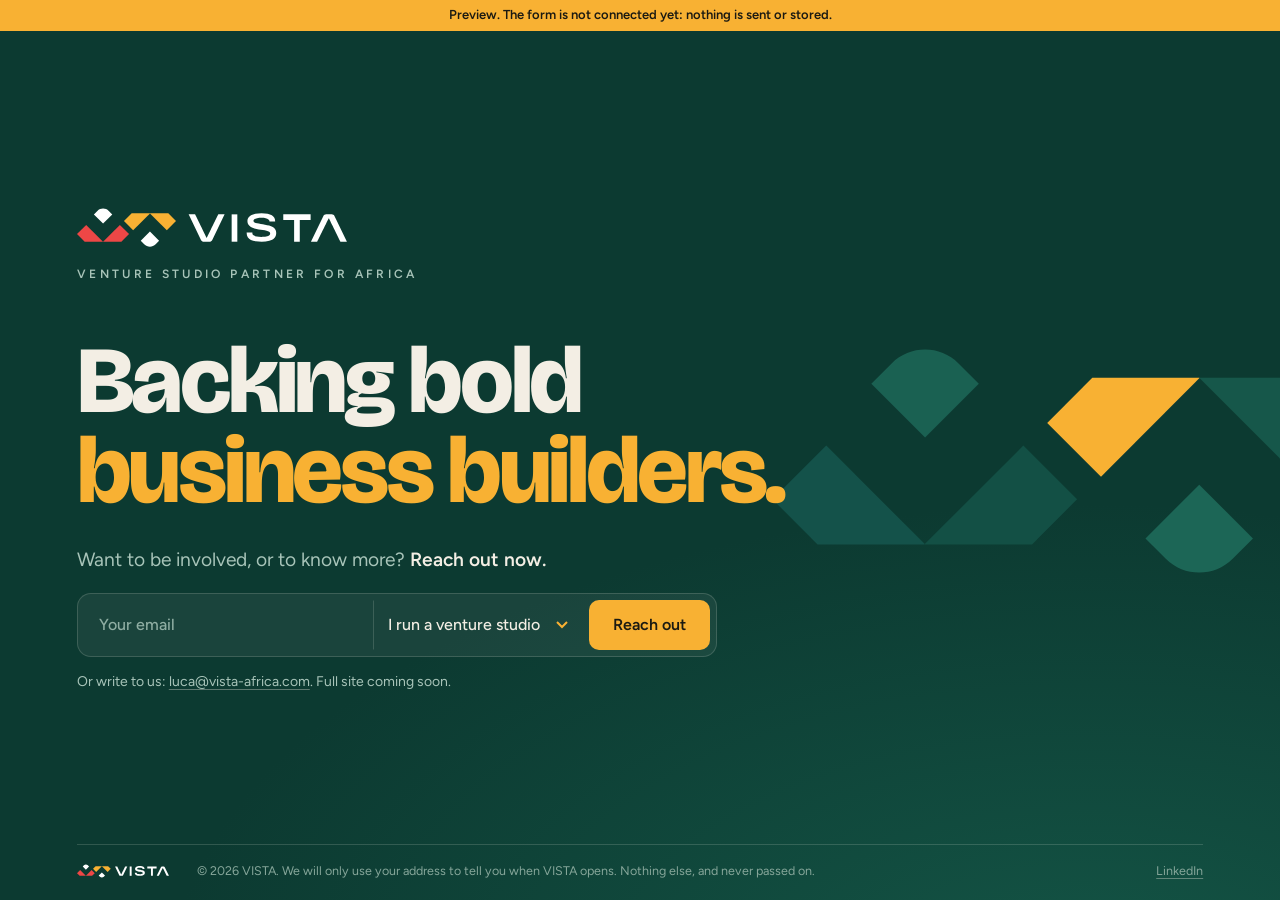
==== index.html @ 7e168690 "VISTA teaser, première version d'après le brief de Caspar du 23/09" ====
<!doctype html>
<html lang="en">
<head>
<meta charset="utf-8">
<meta name="viewport" content="width=device-width, initial-scale=1, viewport-fit=cover">
<title>VISTA | Venture Studio Partner for Africa</title>
<meta name="description" content="VISTA, venture studio partner for Africa. Backing bold business builders.">
<meta name="robots" content="noindex,nofollow">
<meta property="og:title" content="VISTA | Venture Studio Partner for Africa">
<meta property="og:description" content="Backing bold business builders. Want to be involved, or to know more? Reach out now.">
<meta property="og:image" content="https://vista-africa.com/og.png">
<meta property="og:url" content="https://vista-africa.com/">
<meta name="twitter:card" content="summary_large_image">
<meta name="theme-color" content="#0C3A31">
<link rel="icon" href="favicon.svg" type="image/svg+xml">
<link rel="preconnect" href="https://fonts.googleapis.com">
<link rel="preconnect" href="https://fonts.gstatic.com" crossorigin>
<link rel="stylesheet" href="https://fonts.googleapis.com/css2?family=Bricolage+Grotesque:opsz,wght@12..96,600;12..96,800&family=Figtree:wght@400;500;600&display=swap">
<style>
:root {
  --fond: #0C3A31;
  --fond-2: #0F463B;
  --ligne: rgba(243,238,228,.16);
  --texte: #F3EEE4;
  --doux: #A8C4B9;
  --ambre: #F8B133;
  --rouge: #ED4746;
  --display: "Bricolage Grotesque", "Arial Narrow", system-ui, sans-serif;
  --corps: "Figtree", system-ui, -apple-system, "Segoe UI", sans-serif;
}
* { box-sizing: border-box; margin: 0; }
html { overflow-x: clip; }
body {
  background: var(--fond);
  background-image: radial-gradient(120% 90% at 85% 110%, #145546 0%, rgba(20,85,70,0) 60%);
  color: var(--texte);
  font-family: var(--corps);
  -webkit-font-smoothing: antialiased;
  min-height: 100svh;
}
.apercu {
  position: fixed; z-index: 5; top: 0; left: 0; right: 0;
  background: var(--ambre); color: #1B1A12; font: 600 13px/1.3 var(--corps);
  padding: 7px 16px; text-align: center;
}
.page {
  position: relative; min-height: 100svh; overflow: clip;
  display: grid; grid-template-rows: 1fr auto;
  padding: clamp(28px, 5vh, 56px) clamp(16px, 6vw, 96px) 0;
}
.motif {
  position: absolute; z-index: 0; pointer-events: none;
  width: min(46vw, 760px); right: -6vw; top: 50%; transform: translateY(-46%);
}
.motif .m { animation: glisse 1.4s cubic-bezier(.2,.7,.1,1) both; transform-box: fill-box; }
.motif .m1 { animation-delay: .05s } .motif .m2 { animation-delay: .1s }
.motif .m3 { animation-delay: .18s } .motif .m4 { animation-delay: .24s } .motif .m5 { animation-delay: .3s }
@keyframes glisse { from { transform: translate(14px, 22px); } }

main {
  position: relative; z-index: 1; align-self: center;
  max-width: 780px; padding: 48px 0 40px;
}
.logo { width: clamp(190px, 22vw, 270px); height: auto; display: block; }
.logo .p { animation: pose .9s cubic-bezier(.2,.8,.2,1) both; transform-box: fill-box; }
.logo .p0 { animation-name: vers-haut } .logo .p5 { animation-name: vers-bas; animation-delay: .12s }
.logo .p1 { animation-delay: .04s } .logo .p2 { animation-delay: .08s } .logo .p3 { animation-delay: .1s } .logo .p4 { animation-delay: .14s }
@keyframes pose { from { transform: translateY(10px); opacity: .0; } }
@keyframes vers-haut { from { transform: translateY(18px); opacity: 0; } }
@keyframes vers-bas { from { transform: translateY(-18px); opacity: 0; } }
.descripteur {
  margin-top: 18px; color: var(--doux);
  font: 600 12px/1.4 var(--corps); letter-spacing: .28em; text-transform: uppercase;
}
h1 {
  margin-top: clamp(28px, 6vh, 56px);
  font-family: var(--display); font-weight: 800;
  font-size: clamp(46px, 7.4vw, 104px); line-height: .95; letter-spacing: -.035em;
  text-wrap: balance;
}
h1 span { display: block; color: var(--ambre); }
.ask { margin-top: clamp(20px, 3.4vh, 32px); font-size: clamp(17px, 1.5vw, 20px); color: var(--doux); max-width: 46ch; }
.ask strong { color: var(--texte); font-weight: 600; }

form {
  margin-top: 22px; display: grid; gap: 8px; max-width: 640px;
  grid-template-columns: minmax(0, 1.35fr) minmax(0, 1fr) auto;
  background: rgba(243,238,228,.06); border: 1px solid var(--ligne);
  border-radius: 14px; padding: 6px;
}
input, select, button { font: 500 16px/1 var(--corps); border-radius: 10px; height: 50px; }
input, select {
  width: 100%; min-width: 0; color: var(--texte); background: transparent;
  border: 1px solid transparent; padding: 0 14px;
}
input::placeholder { color: #8FAEA3; }
select {
  appearance: none; cursor: pointer; padding-right: 34px; border-left-color: var(--ligne);
  border-radius: 0 10px 10px 0;
  background: url("data:image/svg+xml,%3Csvg xmlns='http://www.w3.org/2000/svg' width='12' height='8'%3E%3Cpath d='M1 1l5 5 5-5' fill='none' stroke='%23F8B133' stroke-width='2'/%3E%3C/svg%3E") no-repeat right 12px center;
}
select option { color: #0C3A31; }
input:focus-visible, select:focus-visible { outline: none; border-color: var(--ambre); }
button {
  border: 0; cursor: pointer; padding: 0 24px; white-space: nowrap;
  background: var(--ambre); color: #1B1A12; font-weight: 600;
  transition: background .2s, transform .2s;
}
button:hover { background: #FFC24D; }
button:active { transform: translateY(1px); }
button:focus-visible { outline: 2px solid var(--texte); outline-offset: 2px; }
.merci { margin-top: 22px; display: none; }
.merci p:first-child { font: 800 30px/1.1 var(--display); color: var(--ambre); letter-spacing: -.02em; }
.merci p + p { margin-top: 6px; font-size: 18px; }
.envoye form { display: none; } .envoye .merci { display: block; }
.ecrire { margin-top: 16px; font-size: 14px; color: var(--doux); }
a { color: inherit; text-decoration-color: rgba(243,238,228,.35); text-underline-offset: 3px; }
a:hover { color: var(--texte); text-decoration-color: var(--ambre); }

footer {
  position: relative; z-index: 1;
  display: flex; flex-wrap: wrap; align-items: center; gap: 10px 28px;
  border-top: 1px solid var(--ligne); padding: 18px 0 22px;
  font-size: 12.5px; color: #86A69A;
}
footer .petit { width: 92px; height: auto; }
footer .mention { flex: 1 1 380px; }
.sr { position: absolute; width: 1px; height: 1px; overflow: hidden; clip: rect(0 0 0 0); }

@media (max-width: 760px) {
  .page { padding-top: 56px; }
  .motif { width: 128vw; right: -48vw; top: 4px; transform: none; opacity: .75; }
  main { padding: 28vw 0 28px; }
  .descripteur { letter-spacing: .2em; }
  form { grid-template-columns: 1fr; padding: 6px; }
  select { border-left-color: transparent; border-top: 1px solid var(--ligne); border-radius: 0; }
  button { width: 100%; }
}
@media (min-width: 761px) and (max-height: 760px) {
  main { padding: 24px 0; }
  h1 { font-size: clamp(44px, 6vw, 84px); }
}
@media (prefers-reduced-motion: reduce) {
  .logo .p, .motif .m { animation: none; }
}
</style>
</head>
<body>
<p class="apercu">Preview. The form is not connected yet: nothing is sent or stored.</p>
<div class="page">
  <svg class="motif" viewBox="-2 -5 262 108" aria-hidden="true"><g class="m m5"><path fill="#1C6656" d="M172.97,67.12h33.82v12.78c0,11.61-9.43,21.04-21.04,21.04h-12.78v-33.82h0Z" transform="translate(115.04 -109.66) rotate(45)"/></g><g class="m m4"><polygon fill="#16574A" points="233.86 56.53 257.78 32.61 237.72 12.55 190.14 12.55 190.02 12.68 233.86 56.53"/></g><g class="m m3"><polygon fill="#F8B133" points="146.17 56.53 190.02 12.68 189.89 12.55 142.31 12.55 122.25 32.61 146.17 56.53"/></g><g class="m m0"><path fill="#1A6152" d="M50.98-1.71h33.82v12.78c0,11.61-9.43,21.04-21.04,21.04h-12.78V-1.71h0Z" transform="translate(105.15 73.96) rotate(-135)"/></g><g class="m m1"><polygon fill="#14524A" points="23.92 42.71 0 66.62 20.06 86.68 67.64 86.68 67.76 86.55 23.92 42.71"/></g><g class="m m2"><polygon fill="#135045" points="111.61 42.71 67.76 86.55 67.89 86.68 115.47 86.68 135.53 66.62 111.61 42.71"/></g></svg>
  <main>
    <svg class="logo" viewBox="0 -4 703 107" role="img" aria-label="VISTA"><g class="p p5"><path fill="#FFFFFF" d="M172.97,67.12h33.82v12.78c0,11.61-9.43,21.04-21.04,21.04h-12.78v-33.82h0Z" transform="translate(115.04 -109.66) rotate(45)"/></g><g class="p p4"><polygon fill="#F8B133" points="233.86 56.53 257.78 32.61 237.72 12.55 190.14 12.55 190.02 12.68 233.86 56.53"/></g><g class="p p3"><polygon fill="#F8B133" points="146.17 56.53 190.02 12.68 189.89 12.55 142.31 12.55 122.25 32.61 146.17 56.53"/></g><g class="p p0"><path fill="#FFFFFF" d="M50.98-1.71h33.82v12.78c0,11.61-9.43,21.04-21.04,21.04h-12.78V-1.71h0Z" transform="translate(105.15 73.96) rotate(-135)"/></g><g class="p p1"><polygon fill="#ED4746" points="23.92 42.71 0 66.62 20.06 86.68 67.64 86.68 67.76 86.55 23.92 42.71"/></g><g class="p p2"><polygon fill="#ED4746" points="111.61 42.71 67.76 86.55 67.89 86.68 115.47 86.68 135.53 66.62 111.61 42.71"/></g><g class="w"><path fill="#FFFFFF" d="M480.69,86.26c-5.44,0-10.61-.34-15.37-1-4.72-.66-8.91-1.85-12.45-3.55-3.5-1.68-6.27-4.07-8.23-7.09-1.95-3.02-2.94-6.95-2.94-11.71v-.53s0-.07,0-.1h15.01c-.03.17-.05.35-.07.54-.04.4-.05.85-.05,1.36,0,2.32,1.02,4.23,3.03,5.68,1.94,1.4,4.74,2.44,8.31,3.09,3.53.64,7.71.96,12.44.96,2.04,0,4.14-.09,6.22-.27,2.07-.17,4.09-.44,6.01-.8,1.92-.36,3.68-.86,5.21-1.51,1.56-.65,2.82-1.49,3.74-2.48.95-1.03,1.43-2.24,1.43-3.62,0-1.97-.9-3.57-2.67-4.74-1.69-1.11-3.99-2.04-6.84-2.75-2.81-.7-6.03-1.31-9.55-1.81-3.48-.48-7.15-1.04-10.93-1.64-3.73-.59-7.4-1.41-10.89-2.42-3.47-1.01-6.64-2.33-9.42-3.92-2.75-1.58-4.95-3.65-6.56-6.15-1.6-2.48-2.42-5.59-2.42-9.23,0-3.29.8-6.23,2.37-8.76,1.58-2.53,3.94-4.71,7.03-6.46,3.11-1.76,7-3.12,11.55-4.02,4.57-.91,9.89-1.37,15.82-1.37s11.3.49,15.76,1.47c4.45.97,8.17,2.38,11.07,4.17,2.88,1.79,5.06,3.96,6.46,6.45,1.4,2.5,2.11,5.33,2.11,8.4v1.27h-14.79v-.95c0-1.69-.91-3.19-2.72-4.47-1.73-1.22-4.08-2.2-7.01-2.92-2.91-.71-6.25-1.07-9.93-1.07-5.08,0-9.27.32-12.45.96-3.21.64-5.62,1.54-7.14,2.66-1.59,1.17-2.39,2.52-2.39,3.99,0,1.77.9,3.21,2.69,4.27,1.69,1.01,3.99,1.82,6.84,2.43,2.82.6,6.03,1.15,9.54,1.64,3.49.49,7.17,1.06,10.93,1.69,3.72.63,7.38,1.44,10.89,2.42,3.47.97,6.64,2.29,9.41,3.92,2.75,1.61,4.96,3.67,6.57,6.1,1.6,2.42,2.41,5.46,2.41,9.01,0,5.5-1.6,9.97-4.75,13.28-3.17,3.34-7.65,5.79-13.32,7.28-5.72,1.5-12.44,2.26-19.97,2.26Z"/><path fill="#FFFFFF" d="M670.66,19.92l32.16,66.45h-16.75s-29.21-59.28-29.9-60.73h-1.04c-.62,1.38-29.69,60.73-29.69,60.73h-16.33l32.16-66.45c1.41-2.91,4.36-4.77,7.6-4.77h14.19c3.24,0,6.19,1.85,7.6,4.77Z"/><path fill="#FFFFFF" d="M322.8,81.6l-32.16-66.45h16.75s29.21,59.28,29.9,60.73h1.04c.62-1.38,29.69-60.73,29.69-60.73h16.33l-32.16,66.45c-1.41,2.91-4.36,4.77-7.6,4.77h-14.19c-3.24,0-6.19-1.85-7.6-4.77Z"/><rect fill="#FFFFFF" x="402.68" y="15.15" width="14.75" height="71.21"/><polygon fill="#FFFFFF" points="608.29 15.15 580.06 15.15 565.31 15.15 537.08 15.15 537.08 29.9 565.31 29.9 565.31 86.36 580.06 86.36 580.06 29.9 608.29 29.9 608.29 15.15"/></g></svg>
    <p class="descripteur">Venture studio partner for Africa</p>
    <h1>Backing bold <span>business builders.</span></h1>
    <p class="ask">Want to be involved, or to know more? <strong>Reach out now.</strong></p>

    <div id="inscription">
      <!-- Branchement Tally (brief § 4) : renseigner TALLY_FORM_ID dans build_page.py.
           Le formulaire Tally doit avoir deux champs cachés, "email" et "role". -->
      <form id="formulaire" novalidate>
        <label class="sr" for="email">Your email</label>
        <input id="email" name="email" type="email" placeholder="Your email" autocomplete="email" required>
        <label class="sr" for="role">I am…</label>
        <select id="role" name="role" required>
          <option>I run a venture studio</option>
          <option>I invest or fund</option>
          <option>Something else</option>
        </select>
        <button type="submit">Reach out</button>
      </form>
      <div class="merci" role="status" aria-live="polite">
        <p>Thank you.</p>
        <p>You will hear from us before anyone else.</p>
      </div>
    </div>

    <p class="ecrire">Or write to us: <a href="mailto:luca@vista-africa.com">luca@vista-africa.com</a>. Full site coming soon.</p>
  </main>

  <footer>
    <svg class="petit" viewBox="0 -4 703 107" role="img" aria-label="VISTA"><path fill="#FFFFFF" d="M172.97,67.12h33.82v12.78c0,11.61-9.43,21.04-21.04,21.04h-12.78v-33.82h0Z" transform="translate(115.04 -109.66) rotate(45)"/><polygon fill="#F8B133" points="233.86 56.53 257.78 32.61 237.72 12.55 190.14 12.55 190.02 12.68 233.86 56.53"/><polygon fill="#F8B133" points="146.17 56.53 190.02 12.68 189.89 12.55 142.31 12.55 122.25 32.61 146.17 56.53"/><path fill="#FFFFFF" d="M50.98-1.71h33.82v12.78c0,11.61-9.43,21.04-21.04,21.04h-12.78V-1.71h0Z" transform="translate(105.15 73.96) rotate(-135)"/><polygon fill="#ED4746" points="23.92 42.71 0 66.62 20.06 86.68 67.64 86.68 67.76 86.55 23.92 42.71"/><polygon fill="#ED4746" points="111.61 42.71 67.76 86.55 67.89 86.68 115.47 86.68 135.53 66.62 111.61 42.71"/><g class="w"><path fill="#FFFFFF" d="M480.69,86.26c-5.44,0-10.61-.34-15.37-1-4.72-.66-8.91-1.85-12.45-3.55-3.5-1.68-6.27-4.07-8.23-7.09-1.95-3.02-2.94-6.95-2.94-11.71v-.53s0-.07,0-.1h15.01c-.03.17-.05.35-.07.54-.04.4-.05.85-.05,1.36,0,2.32,1.02,4.23,3.03,5.68,1.94,1.4,4.74,2.44,8.31,3.09,3.53.64,7.71.96,12.44.96,2.04,0,4.14-.09,6.22-.27,2.07-.17,4.09-.44,6.01-.8,1.92-.36,3.68-.86,5.21-1.51,1.56-.65,2.82-1.49,3.74-2.48.95-1.03,1.43-2.24,1.43-3.62,0-1.97-.9-3.57-2.67-4.74-1.69-1.11-3.99-2.04-6.84-2.75-2.81-.7-6.03-1.31-9.55-1.81-3.48-.48-7.15-1.04-10.93-1.64-3.73-.59-7.4-1.41-10.89-2.42-3.47-1.01-6.64-2.33-9.42-3.92-2.75-1.58-4.95-3.65-6.56-6.15-1.6-2.48-2.42-5.59-2.42-9.23,0-3.29.8-6.23,2.37-8.76,1.58-2.53,3.94-4.71,7.03-6.46,3.11-1.76,7-3.12,11.55-4.02,4.57-.91,9.89-1.37,15.82-1.37s11.3.49,15.76,1.47c4.45.97,8.17,2.38,11.07,4.17,2.88,1.79,5.06,3.96,6.46,6.45,1.4,2.5,2.11,5.33,2.11,8.4v1.27h-14.79v-.95c0-1.69-.91-3.19-2.72-4.47-1.73-1.22-4.08-2.2-7.01-2.92-2.91-.71-6.25-1.07-9.93-1.07-5.08,0-9.27.32-12.45.96-3.21.64-5.62,1.54-7.14,2.66-1.59,1.17-2.39,2.52-2.39,3.99,0,1.77.9,3.21,2.69,4.27,1.69,1.01,3.99,1.82,6.84,2.43,2.82.6,6.03,1.15,9.54,1.64,3.49.49,7.17,1.06,10.93,1.69,3.72.63,7.38,1.44,10.89,2.42,3.47.97,6.64,2.29,9.41,3.92,2.75,1.61,4.96,3.67,6.57,6.1,1.6,2.42,2.41,5.46,2.41,9.01,0,5.5-1.6,9.97-4.75,13.28-3.17,3.34-7.65,5.79-13.32,7.28-5.72,1.5-12.44,2.26-19.97,2.26Z"/><path fill="#FFFFFF" d="M670.66,19.92l32.16,66.45h-16.75s-29.21-59.28-29.9-60.73h-1.04c-.62,1.38-29.69,60.73-29.69,60.73h-16.33l32.16-66.45c1.41-2.91,4.36-4.77,7.6-4.77h14.19c3.24,0,6.19,1.85,7.6,4.77Z"/><path fill="#FFFFFF" d="M322.8,81.6l-32.16-66.45h16.75s29.21,59.28,29.9,60.73h1.04c.62-1.38,29.69-60.73,29.69-60.73h16.33l-32.16,66.45c-1.41,2.91-4.36,4.77-7.6,4.77h-14.19c-3.24,0-6.19-1.85-7.6-4.77Z"/><rect fill="#FFFFFF" x="402.68" y="15.15" width="14.75" height="71.21"/><polygon fill="#FFFFFF" points="608.29 15.15 580.06 15.15 565.31 15.15 537.08 15.15 537.08 29.9 565.31 29.9 565.31 86.36 580.06 86.36 580.06 29.9 608.29 29.9 608.29 15.15"/></g></svg>
    <span class="mention">© 2026 VISTA. We will only use your address to tell you when VISTA opens. Nothing else, and never passed on.</span>
    <a href="https://www.linkedin.com/company/vista-africa/" target="_blank" rel="noopener">LinkedIn</a>
  </footer>
</div>

<script>
(function () {
  var TALLY = "";
  var f = document.getElementById("formulaire");
  var bloc = document.getElementById("inscription");
  f.addEventListener("submit", function (e) {
    e.preventDefault();
    var email = f.email;
    if (!email.value || !email.checkValidity()) { email.focus(); email.style.borderColor = "#ED4746"; return; }
    if (TALLY && window.Tally) {
      window.Tally.openPopup(TALLY, {
        hiddenFields: { email: email.value, role: f.role.value },
        hideTitle: true, autoClose: 1500,
        onSubmit: function () { bloc.classList.add("envoye"); }
      });
    } else {
      bloc.classList.add("envoye");
    }
  });
  f.email.addEventListener("input", function () { this.style.borderColor = ""; });
})();
</script>
</body>
</html>
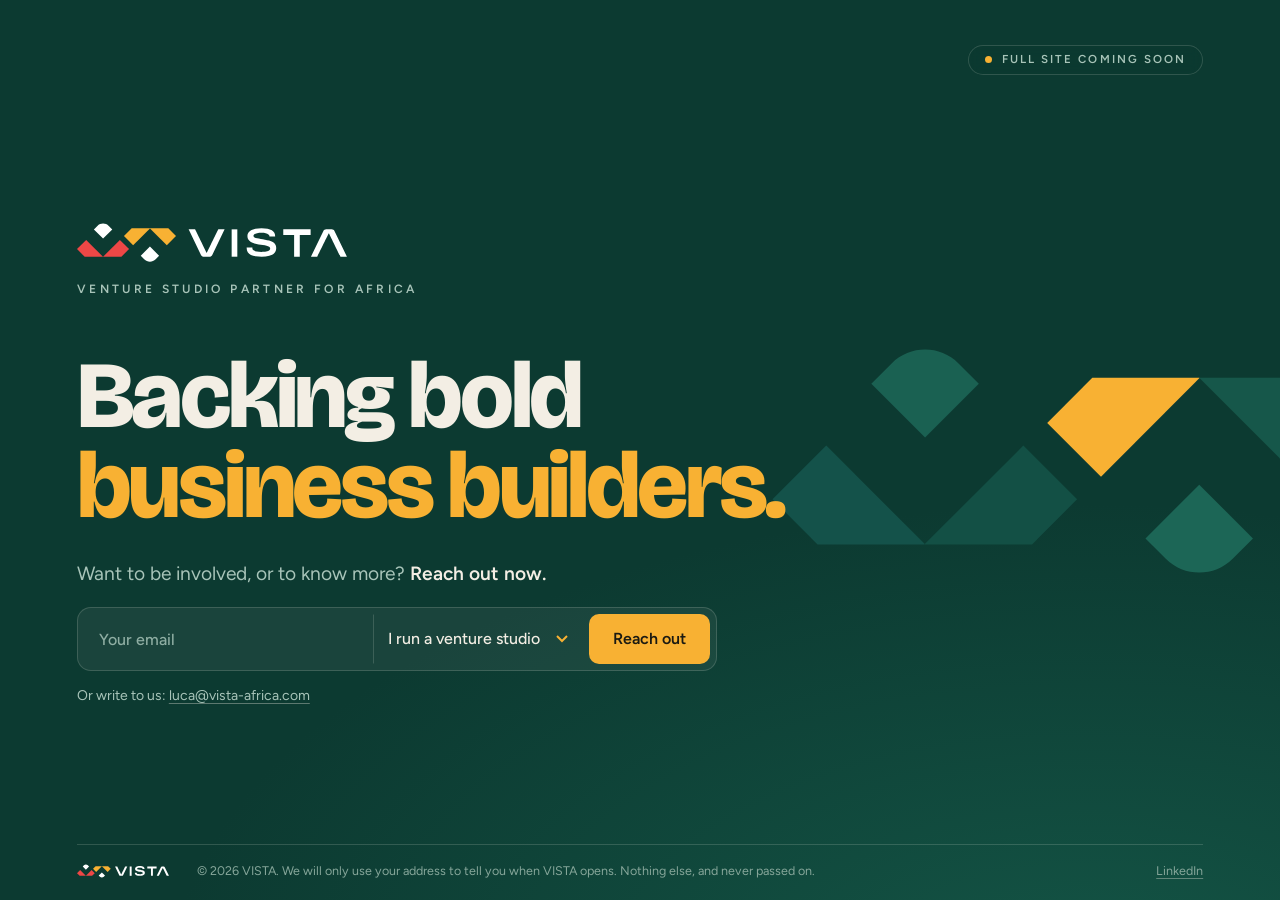
==== commit d94d64f9: "Formulaire vers Luca par email, Full site coming soon à part" ====
--- a/index.html
+++ b/index.html
@@ -38,14 +38,20 @@
   -webkit-font-smoothing: antialiased;
   min-height: 100svh;
 }
-.apercu {
-  position: fixed; z-index: 5; top: 0; left: 0; right: 0;
-  background: var(--ambre); color: #1B1A12; font: 600 13px/1.3 var(--corps);
-  padding: 7px 16px; text-align: center;
-}
+.bientot {
+  position: relative; z-index: 1; justify-self: end;
+  display: inline-flex; align-items: center; gap: 10px;
+  border: 1px solid var(--ligne); border-radius: 999px; padding: 8px 16px;
+  font: 600 11.5px/1 var(--corps); letter-spacing: .18em; text-transform: uppercase; color: var(--doux);
+  background: rgba(12,58,49,.55); backdrop-filter: blur(6px);
+}
+.bientot i { width: 7px; height: 7px; border-radius: 50%; background: var(--ambre); animation: pouls 2.4s ease-in-out infinite; }
+@keyframes pouls { 0%, 100% { box-shadow: 0 0 0 0 rgba(248,177,51,.55); } 50% { box-shadow: 0 0 0 7px rgba(248,177,51,0); } }
+.erreur { margin-top: 10px; font-size: 14px; color: #FFB3B2; display: none; }
+.echec .erreur { display: block; }
 .page {
   position: relative; min-height: 100svh; overflow: clip;
-  display: grid; grid-template-rows: 1fr auto;
+  display: grid; grid-template-rows: auto 1fr auto;
   padding: clamp(28px, 5vh, 56px) clamp(16px, 6vw, 96px) 0;
 }
 .motif {
@@ -128,7 +134,8 @@
 .sr { position: absolute; width: 1px; height: 1px; overflow: hidden; clip: rect(0 0 0 0); }
 
 @media (max-width: 760px) {
-  .page { padding-top: 56px; }
+  .page { padding-top: 20px; }
+  .bientot { justify-self: start; }
   .motif { width: 128vw; right: -48vw; top: 4px; transform: none; opacity: .75; }
   main { padding: 28vw 0 28px; }
   .descripteur { letter-spacing: .2em; }
@@ -146,9 +153,9 @@
 </style>
 </head>
 <body>
-<p class="apercu">Preview. The form is not connected yet: nothing is sent or stored.</p>
 <div class="page">
   <svg class="motif" viewBox="-2 -5 262 108" aria-hidden="true"><g class="m m5"><path fill="#1C6656" d="M172.97,67.12h33.82v12.78c0,11.61-9.43,21.04-21.04,21.04h-12.78v-33.82h0Z" transform="translate(115.04 -109.66) rotate(45)"/></g><g class="m m4"><polygon fill="#16574A" points="233.86 56.53 257.78 32.61 237.72 12.55 190.14 12.55 190.02 12.68 233.86 56.53"/></g><g class="m m3"><polygon fill="#F8B133" points="146.17 56.53 190.02 12.68 189.89 12.55 142.31 12.55 122.25 32.61 146.17 56.53"/></g><g class="m m0"><path fill="#1A6152" d="M50.98-1.71h33.82v12.78c0,11.61-9.43,21.04-21.04,21.04h-12.78V-1.71h0Z" transform="translate(105.15 73.96) rotate(-135)"/></g><g class="m m1"><polygon fill="#14524A" points="23.92 42.71 0 66.62 20.06 86.68 67.64 86.68 67.76 86.55 23.92 42.71"/></g><g class="m m2"><polygon fill="#135045" points="111.61 42.71 67.76 86.55 67.89 86.68 115.47 86.68 135.53 66.62 111.61 42.71"/></g></svg>
+  <p class="bientot"><i aria-hidden="true"></i>Full site coming soon</p>
   <main>
     <svg class="logo" viewBox="0 -4 703 107" role="img" aria-label="VISTA"><g class="p p5"><path fill="#FFFFFF" d="M172.97,67.12h33.82v12.78c0,11.61-9.43,21.04-21.04,21.04h-12.78v-33.82h0Z" transform="translate(115.04 -109.66) rotate(45)"/></g><g class="p p4"><polygon fill="#F8B133" points="233.86 56.53 257.78 32.61 237.72 12.55 190.14 12.55 190.02 12.68 233.86 56.53"/></g><g class="p p3"><polygon fill="#F8B133" points="146.17 56.53 190.02 12.68 189.89 12.55 142.31 12.55 122.25 32.61 146.17 56.53"/></g><g class="p p0"><path fill="#FFFFFF" d="M50.98-1.71h33.82v12.78c0,11.61-9.43,21.04-21.04,21.04h-12.78V-1.71h0Z" transform="translate(105.15 73.96) rotate(-135)"/></g><g class="p p1"><polygon fill="#ED4746" points="23.92 42.71 0 66.62 20.06 86.68 67.64 86.68 67.76 86.55 23.92 42.71"/></g><g class="p p2"><polygon fill="#ED4746" points="111.61 42.71 67.76 86.55 67.89 86.68 115.47 86.68 135.53 66.62 111.61 42.71"/></g><g class="w"><path fill="#FFFFFF" d="M480.69,86.26c-5.44,0-10.61-.34-15.37-1-4.72-.66-8.91-1.85-12.45-3.55-3.5-1.68-6.27-4.07-8.23-7.09-1.95-3.02-2.94-6.95-2.94-11.71v-.53s0-.07,0-.1h15.01c-.03.17-.05.35-.07.54-.04.4-.05.85-.05,1.36,0,2.32,1.02,4.23,3.03,5.68,1.94,1.4,4.74,2.44,8.31,3.09,3.53.64,7.71.96,12.44.96,2.04,0,4.14-.09,6.22-.27,2.07-.17,4.09-.44,6.01-.8,1.92-.36,3.68-.86,5.21-1.51,1.56-.65,2.82-1.49,3.74-2.48.95-1.03,1.43-2.24,1.43-3.62,0-1.97-.9-3.57-2.67-4.74-1.69-1.11-3.99-2.04-6.84-2.75-2.81-.7-6.03-1.31-9.55-1.81-3.48-.48-7.15-1.04-10.93-1.64-3.73-.59-7.4-1.41-10.89-2.42-3.47-1.01-6.64-2.33-9.42-3.92-2.75-1.58-4.95-3.65-6.56-6.15-1.6-2.48-2.42-5.59-2.42-9.23,0-3.29.8-6.23,2.37-8.76,1.58-2.53,3.94-4.71,7.03-6.46,3.11-1.76,7-3.12,11.55-4.02,4.57-.91,9.89-1.37,15.82-1.37s11.3.49,15.76,1.47c4.45.97,8.17,2.38,11.07,4.17,2.88,1.79,5.06,3.96,6.46,6.45,1.4,2.5,2.11,5.33,2.11,8.4v1.27h-14.79v-.95c0-1.69-.91-3.19-2.72-4.47-1.73-1.22-4.08-2.2-7.01-2.92-2.91-.71-6.25-1.07-9.93-1.07-5.08,0-9.27.32-12.45.96-3.21.64-5.62,1.54-7.14,2.66-1.59,1.17-2.39,2.52-2.39,3.99,0,1.77.9,3.21,2.69,4.27,1.69,1.01,3.99,1.82,6.84,2.43,2.82.6,6.03,1.15,9.54,1.64,3.49.49,7.17,1.06,10.93,1.69,3.72.63,7.38,1.44,10.89,2.42,3.47.97,6.64,2.29,9.41,3.92,2.75,1.61,4.96,3.67,6.57,6.1,1.6,2.42,2.41,5.46,2.41,9.01,0,5.5-1.6,9.97-4.75,13.28-3.17,3.34-7.65,5.79-13.32,7.28-5.72,1.5-12.44,2.26-19.97,2.26Z"/><path fill="#FFFFFF" d="M670.66,19.92l32.16,66.45h-16.75s-29.21-59.28-29.9-60.73h-1.04c-.62,1.38-29.69,60.73-29.69,60.73h-16.33l32.16-66.45c1.41-2.91,4.36-4.77,7.6-4.77h14.19c3.24,0,6.19,1.85,7.6,4.77Z"/><path fill="#FFFFFF" d="M322.8,81.6l-32.16-66.45h16.75s29.21,59.28,29.9,60.73h1.04c.62-1.38,29.69-60.73,29.69-60.73h16.33l-32.16,66.45c-1.41,2.91-4.36,4.77-7.6,4.77h-14.19c-3.24,0-6.19-1.85-7.6-4.77Z"/><rect fill="#FFFFFF" x="402.68" y="15.15" width="14.75" height="71.21"/><polygon fill="#FFFFFF" points="608.29 15.15 580.06 15.15 565.31 15.15 537.08 15.15 537.08 29.9 565.31 29.9 565.31 86.36 580.06 86.36 580.06 29.9 608.29 29.9 608.29 15.15"/></g></svg>
     <p class="descripteur">Venture studio partner for Africa</p>
@@ -156,8 +163,6 @@
     <p class="ask">Want to be involved, or to know more? <strong>Reach out now.</strong></p>
 
     <div id="inscription">
-      <!-- Branchement Tally (brief § 4) : renseigner TALLY_FORM_ID dans build_page.py.
-           Le formulaire Tally doit avoir deux champs cachés, "email" et "role". -->
       <form id="formulaire" novalidate>
         <label class="sr" for="email">Your email</label>
         <input id="email" name="email" type="email" placeholder="Your email" autocomplete="email" required>
@@ -173,9 +178,10 @@
         <p>Thank you.</p>
         <p>You will hear from us before anyone else.</p>
       </div>
+      <p class="erreur" role="alert">That did not go through. Please write to us at the address below.</p>
     </div>
 
-    <p class="ecrire">Or write to us: <a href="mailto:luca@vista-africa.com">luca@vista-africa.com</a>. Full site coming soon.</p>
+    <p class="ecrire">Or write to us: <a href="mailto:luca@vista-africa.com">luca@vista-africa.com</a></p>
   </main>
 
   <footer>
@@ -184,25 +190,32 @@
     <a href="https://www.linkedin.com/company/vista-africa/" target="_blank" rel="noopener">LinkedIn</a>
   </footer>
 </div>
-
 <script>
 (function () {
-  var TALLY = "";
+  var ENVOI = "https://formsubmit.co/ajax/luca@vista-africa.com";
   var f = document.getElementById("formulaire");
   var bloc = document.getElementById("inscription");
   f.addEventListener("submit", function (e) {
     e.preventDefault();
     var email = f.email;
     if (!email.value || !email.checkValidity()) { email.focus(); email.style.borderColor = "#ED4746"; return; }
-    if (TALLY && window.Tally) {
-      window.Tally.openPopup(TALLY, {
-        hiddenFields: { email: email.value, role: f.role.value },
-        hideTitle: true, autoClose: 1500,
-        onSubmit: function () { bloc.classList.add("envoye"); }
-      });
-    } else {
-      bloc.classList.add("envoye");
-    }
+    var bouton = f.querySelector("button");
+    bouton.disabled = true; bouton.textContent = "Sending…";
+    bloc.classList.remove("echec");
+    fetch(ENVOI, {
+      method: "POST",
+      headers: { "Content-Type": "application/json", "Accept": "application/json" },
+      body: JSON.stringify({
+        email: email.value, role: f.role.value,
+        _subject: "VISTA teaser: new sign-up (" + f.role.value + ")",
+        _replyto: email.value, _template: "table", _captcha: "false"
+      })
+    }).then(function (r) { return r.json(); }).then(function (d) {
+      if (String(d.success) === "true") { bloc.classList.add("envoye"); }
+      else { throw new Error(d.message || "refus"); }
+    }).catch(function () {
+      bloc.classList.add("echec"); bouton.disabled = false; bouton.textContent = "Reach out";
+    });
   });
   f.email.addEventListener("input", function () { this.style.borderColor = ""; });
 })();
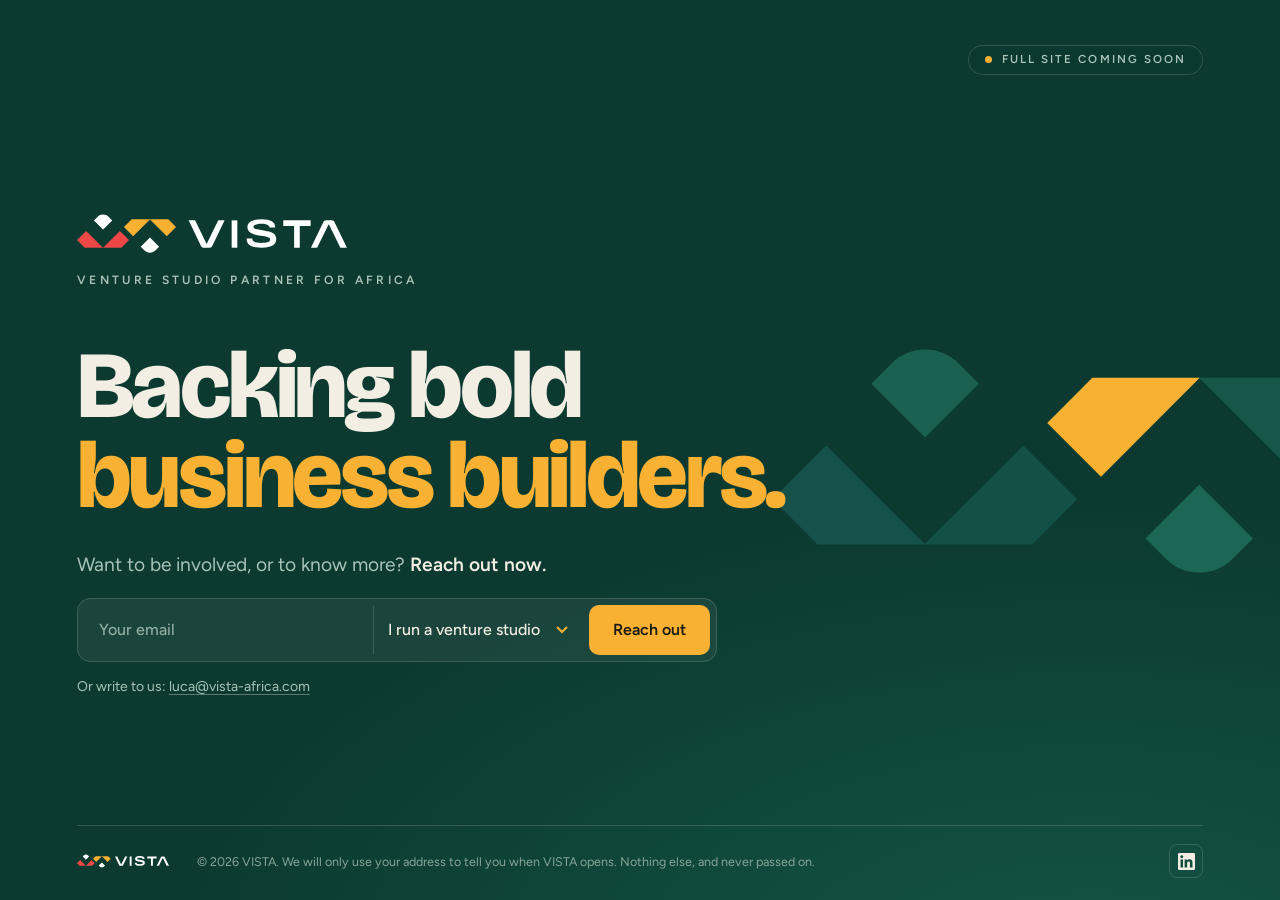
==== commit 8ff57406: "Icône LinkedIn dans le pied de page des trois versions" ====
--- a/index.html
+++ b/index.html
@@ -13,9 +13,7 @@
 <meta name="twitter:card" content="summary_large_image">
 <meta name="theme-color" content="#0C3A31">
 <link rel="icon" href="favicon.svg" type="image/svg+xml">
-<link rel="preconnect" href="https://fonts.googleapis.com">
-<link rel="preconnect" href="https://fonts.gstatic.com" crossorigin>
-<link rel="stylesheet" href="https://fonts.googleapis.com/css2?family=Bricolage+Grotesque:opsz,wght@12..96,600;12..96,800&family=Figtree:wght@400;500;600&display=swap">
+<link rel="stylesheet" href="fonts/fonts.css">
 <style>
 :root {
   --fond: #0C3A31;
@@ -130,6 +128,11 @@
   font-size: 12.5px; color: #86A69A;
 }
 footer .petit { width: 92px; height: auto; }
+.li { display: inline-grid; place-items: center; width: 34px; height: 34px; border-radius: 8px; color: var(--texte); border: 1px solid var(--ligne); transition: color .2s, border-color .2s, transform .2s; }
+.li svg { width: 17px; height: 17px; }
+.li:hover { color: var(--ambre); border-color: var(--ambre); transform: translateY(-1px); }
+.li:focus-visible { outline: 2px solid var(--ambre); outline-offset: 2px; }
+
 footer .mention { flex: 1 1 380px; }
 .sr { position: absolute; width: 1px; height: 1px; overflow: hidden; clip: rect(0 0 0 0); }
 
@@ -187,7 +190,7 @@
   <footer>
     <svg class="petit" viewBox="0 -4 703 107" role="img" aria-label="VISTA"><path fill="#FFFFFF" d="M172.97,67.12h33.82v12.78c0,11.61-9.43,21.04-21.04,21.04h-12.78v-33.82h0Z" transform="translate(115.04 -109.66) rotate(45)"/><polygon fill="#F8B133" points="233.86 56.53 257.78 32.61 237.72 12.55 190.14 12.55 190.02 12.68 233.86 56.53"/><polygon fill="#F8B133" points="146.17 56.53 190.02 12.68 189.89 12.55 142.31 12.55 122.25 32.61 146.17 56.53"/><path fill="#FFFFFF" d="M50.98-1.71h33.82v12.78c0,11.61-9.43,21.04-21.04,21.04h-12.78V-1.71h0Z" transform="translate(105.15 73.96) rotate(-135)"/><polygon fill="#ED4746" points="23.92 42.71 0 66.62 20.06 86.68 67.64 86.68 67.76 86.55 23.92 42.71"/><polygon fill="#ED4746" points="111.61 42.71 67.76 86.55 67.89 86.68 115.47 86.68 135.53 66.62 111.61 42.71"/><g class="w"><path fill="#FFFFFF" d="M480.69,86.26c-5.44,0-10.61-.34-15.37-1-4.72-.66-8.91-1.85-12.45-3.55-3.5-1.68-6.27-4.07-8.23-7.09-1.95-3.02-2.94-6.95-2.94-11.71v-.53s0-.07,0-.1h15.01c-.03.17-.05.35-.07.54-.04.4-.05.85-.05,1.36,0,2.32,1.02,4.23,3.03,5.68,1.94,1.4,4.74,2.44,8.31,3.09,3.53.64,7.71.96,12.44.96,2.04,0,4.14-.09,6.22-.27,2.07-.17,4.09-.44,6.01-.8,1.92-.36,3.68-.86,5.21-1.51,1.56-.65,2.82-1.49,3.74-2.48.95-1.03,1.43-2.24,1.43-3.62,0-1.97-.9-3.57-2.67-4.74-1.69-1.11-3.99-2.04-6.84-2.75-2.81-.7-6.03-1.31-9.55-1.81-3.48-.48-7.15-1.04-10.93-1.64-3.73-.59-7.4-1.41-10.89-2.42-3.47-1.01-6.64-2.33-9.42-3.92-2.75-1.58-4.95-3.65-6.56-6.15-1.6-2.48-2.42-5.59-2.42-9.23,0-3.29.8-6.23,2.37-8.76,1.58-2.53,3.94-4.71,7.03-6.46,3.11-1.76,7-3.12,11.55-4.02,4.57-.91,9.89-1.37,15.82-1.37s11.3.49,15.76,1.47c4.45.97,8.17,2.38,11.07,4.17,2.88,1.79,5.06,3.96,6.46,6.45,1.4,2.5,2.11,5.33,2.11,8.4v1.27h-14.79v-.95c0-1.69-.91-3.19-2.72-4.47-1.73-1.22-4.08-2.2-7.01-2.92-2.91-.71-6.25-1.07-9.93-1.07-5.08,0-9.27.32-12.45.96-3.21.64-5.62,1.54-7.14,2.66-1.59,1.17-2.39,2.52-2.39,3.99,0,1.77.9,3.21,2.69,4.27,1.69,1.01,3.99,1.82,6.84,2.43,2.82.6,6.03,1.15,9.54,1.64,3.49.49,7.17,1.06,10.93,1.69,3.72.63,7.38,1.44,10.89,2.42,3.47.97,6.64,2.29,9.41,3.92,2.75,1.61,4.96,3.67,6.57,6.1,1.6,2.42,2.41,5.46,2.41,9.01,0,5.5-1.6,9.97-4.75,13.28-3.17,3.34-7.65,5.79-13.32,7.28-5.72,1.5-12.44,2.26-19.97,2.26Z"/><path fill="#FFFFFF" d="M670.66,19.92l32.16,66.45h-16.75s-29.21-59.28-29.9-60.73h-1.04c-.62,1.38-29.69,60.73-29.69,60.73h-16.33l32.16-66.45c1.41-2.91,4.36-4.77,7.6-4.77h14.19c3.24,0,6.19,1.85,7.6,4.77Z"/><path fill="#FFFFFF" d="M322.8,81.6l-32.16-66.45h16.75s29.21,59.28,29.9,60.73h1.04c.62-1.38,29.69-60.73,29.69-60.73h16.33l-32.16,66.45c-1.41,2.91-4.36,4.77-7.6,4.77h-14.19c-3.24,0-6.19-1.85-7.6-4.77Z"/><rect fill="#FFFFFF" x="402.68" y="15.15" width="14.75" height="71.21"/><polygon fill="#FFFFFF" points="608.29 15.15 580.06 15.15 565.31 15.15 537.08 15.15 537.08 29.9 565.31 29.9 565.31 86.36 580.06 86.36 580.06 29.9 608.29 29.9 608.29 15.15"/></g></svg>
     <span class="mention">© 2026 VISTA. We will only use your address to tell you when VISTA opens. Nothing else, and never passed on.</span>
-    <a href="https://www.linkedin.com/company/vista-africa/" target="_blank" rel="noopener">LinkedIn</a>
+    <a class="li" href="https://www.linkedin.com/company/vista-africa/" target="_blank" rel="noopener" aria-label="VISTA on LinkedIn"><svg viewBox="0 0 24 24" aria-hidden="true"><path fill="currentColor" d="M20.447 20.452h-3.554v-5.569c0-1.328-.027-3.037-1.852-3.037-1.853 0-2.136 1.445-2.136 2.939v5.667H9.351V9h3.414v1.561h.046c.477-.9 1.637-1.85 3.37-1.85 3.601 0 4.267 2.37 4.267 5.455v6.286zM5.337 7.433c-1.144 0-2.063-.926-2.063-2.065 0-1.138.92-2.063 2.063-2.063 1.14 0 2.064.925 2.064 2.063 0 1.139-.925 2.065-2.064 2.065zm1.782 13.019H3.555V9h3.564v11.452zM22.225 0H1.771C.792 0 0 .774 0 1.729v20.542C0 23.227.792 24 1.771 24h20.451C23.2 24 24 23.227 24 22.271V1.729C24 .774 23.2 0 22.222 0h.003z"/></svg></a>
   </footer>
 </div>
 <script>
--- a/fonts/fonts.css
+++ b/fonts/fonts.css
@@ -0,0 +1,84 @@
+@font-face {
+  font-family: 'Bricolage Grotesque';
+  font-style: normal;
+  font-weight: 600;
+  font-stretch: 100%;
+  font-display: swap;
+  src: url(BricolageGrotesque-600-latin-ext.woff2) format('woff2');
+  unicode-range: U+0100-02BA, U+02BD-02C5, U+02C7-02CC, U+02CE-02D7, U+02DD-02FF, U+0304, U+0308, U+0329, U+1D00-1DBF, U+1E00-1E9F, U+1EF2-1EFF, U+2020, U+20A0-20AB, U+20AD-20C0, U+2113, U+2C60-2C7F, U+A720-A7FF;
+}
+@font-face {
+  font-family: 'Bricolage Grotesque';
+  font-style: normal;
+  font-weight: 600;
+  font-stretch: 100%;
+  font-display: swap;
+  src: url(BricolageGrotesque-600-latin.woff2) format('woff2');
+  unicode-range: U+0000-00FF, U+0131, U+0152-0153, U+02BB-02BC, U+02C6, U+02DA, U+02DC, U+0304, U+0308, U+0329, U+2000-206F, U+20AC, U+2122, U+2191, U+2193, U+2212, U+2215, U+FEFF, U+FFFD;
+}
+@font-face {
+  font-family: 'Bricolage Grotesque';
+  font-style: normal;
+  font-weight: 800;
+  font-stretch: 100%;
+  font-display: swap;
+  src: url(BricolageGrotesque-800-latin-ext.woff2) format('woff2');
+  unicode-range: U+0100-02BA, U+02BD-02C5, U+02C7-02CC, U+02CE-02D7, U+02DD-02FF, U+0304, U+0308, U+0329, U+1D00-1DBF, U+1E00-1E9F, U+1EF2-1EFF, U+2020, U+20A0-20AB, U+20AD-20C0, U+2113, U+2C60-2C7F, U+A720-A7FF;
+}
+@font-face {
+  font-family: 'Bricolage Grotesque';
+  font-style: normal;
+  font-weight: 800;
+  font-stretch: 100%;
+  font-display: swap;
+  src: url(BricolageGrotesque-800-latin.woff2) format('woff2');
+  unicode-range: U+0000-00FF, U+0131, U+0152-0153, U+02BB-02BC, U+02C6, U+02DA, U+02DC, U+0304, U+0308, U+0329, U+2000-206F, U+20AC, U+2122, U+2191, U+2193, U+2212, U+2215, U+FEFF, U+FFFD;
+}
+@font-face {
+  font-family: 'Figtree';
+  font-style: normal;
+  font-weight: 400;
+  font-display: swap;
+  src: url(Figtree-400-latin-ext.woff2) format('woff2');
+  unicode-range: U+0100-02BA, U+02BD-02C5, U+02C7-02CC, U+02CE-02D7, U+02DD-02FF, U+0304, U+0308, U+0329, U+1D00-1DBF, U+1E00-1E9F, U+1EF2-1EFF, U+2020, U+20A0-20AB, U+20AD-20C0, U+2113, U+2C60-2C7F, U+A720-A7FF;
+}
+@font-face {
+  font-family: 'Figtree';
+  font-style: normal;
+  font-weight: 400;
+  font-display: swap;
+  src: url(Figtree-400-latin.woff2) format('woff2');
+  unicode-range: U+0000-00FF, U+0131, U+0152-0153, U+02BB-02BC, U+02C6, U+02DA, U+02DC, U+0304, U+0308, U+0329, U+2000-206F, U+20AC, U+2122, U+2191, U+2193, U+2212, U+2215, U+FEFF, U+FFFD;
+}
+@font-face {
+  font-family: 'Figtree';
+  font-style: normal;
+  font-weight: 500;
+  font-display: swap;
+  src: url(Figtree-500-latin-ext.woff2) format('woff2');
+  unicode-range: U+0100-02BA, U+02BD-02C5, U+02C7-02CC, U+02CE-02D7, U+02DD-02FF, U+0304, U+0308, U+0329, U+1D00-1DBF, U+1E00-1E9F, U+1EF2-1EFF, U+2020, U+20A0-20AB, U+20AD-20C0, U+2113, U+2C60-2C7F, U+A720-A7FF;
+}
+@font-face {
+  font-family: 'Figtree';
+  font-style: normal;
+  font-weight: 500;
+  font-display: swap;
+  src: url(Figtree-500-latin.woff2) format('woff2');
+  unicode-range: U+0000-00FF, U+0131, U+0152-0153, U+02BB-02BC, U+02C6, U+02DA, U+02DC, U+0304, U+0308, U+0329, U+2000-206F, U+20AC, U+2122, U+2191, U+2193, U+2212, U+2215, U+FEFF, U+FFFD;
+}
+@font-face {
+  font-family: 'Figtree';
+  font-style: normal;
+  font-weight: 600;
+  font-display: swap;
+  src: url(Figtree-600-latin-ext.woff2) format('woff2');
+  unicode-range: U+0100-02BA, U+02BD-02C5, U+02C7-02CC, U+02CE-02D7, U+02DD-02FF, U+0304, U+0308, U+0329, U+1D00-1DBF, U+1E00-1E9F, U+1EF2-1EFF, U+2020, U+20A0-20AB, U+20AD-20C0, U+2113, U+2C60-2C7F, U+A720-A7FF;
+}
+@font-face {
+  font-family: 'Figtree';
+  font-style: normal;
+  font-weight: 600;
+  font-display: swap;
+  src: url(Figtree-600-latin.woff2) format('woff2');
+  unicode-range: U+0000-00FF, U+0131, U+0152-0153, U+02BB-02BC, U+02C6, U+02DA, U+02DC, U+0304, U+0308, U+0329, U+2000-206F, U+20AC, U+2122, U+2191, U+2193, U+2212, U+2215, U+FEFF, U+FFFD;
+}
